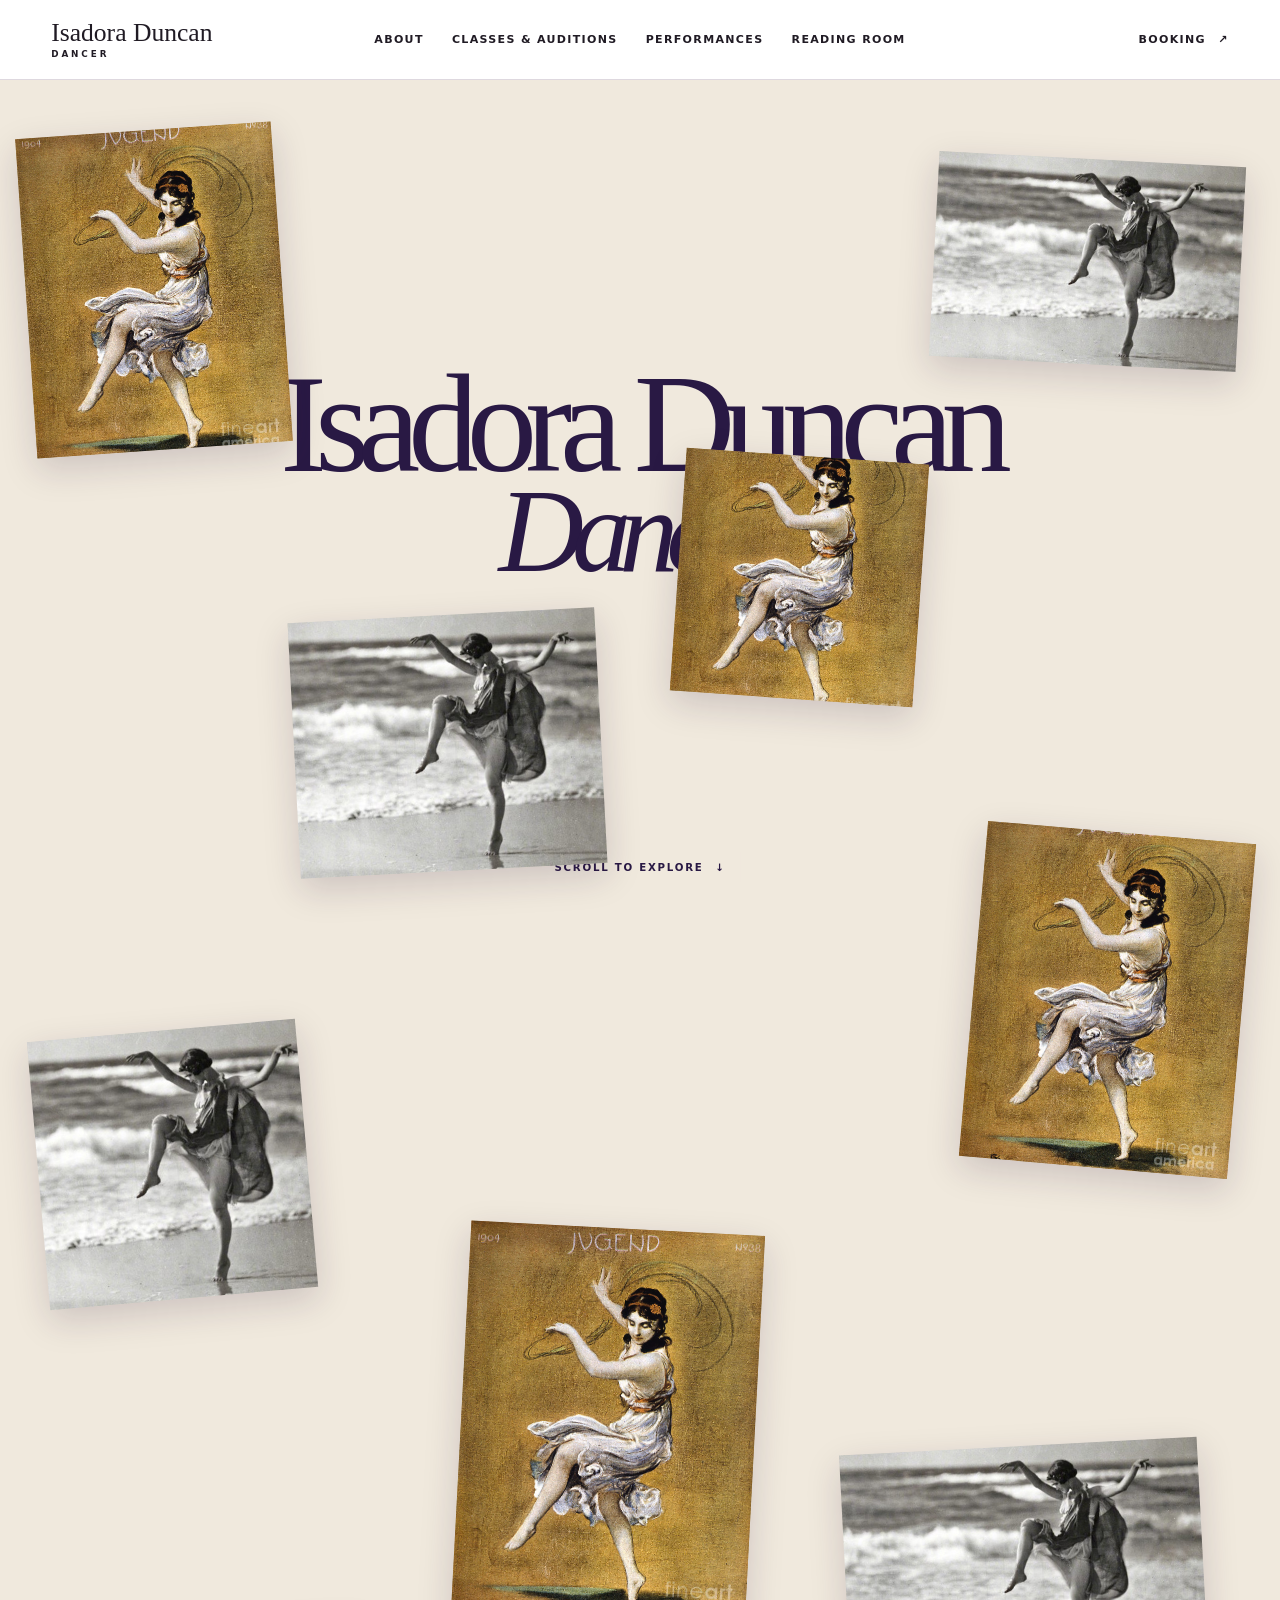
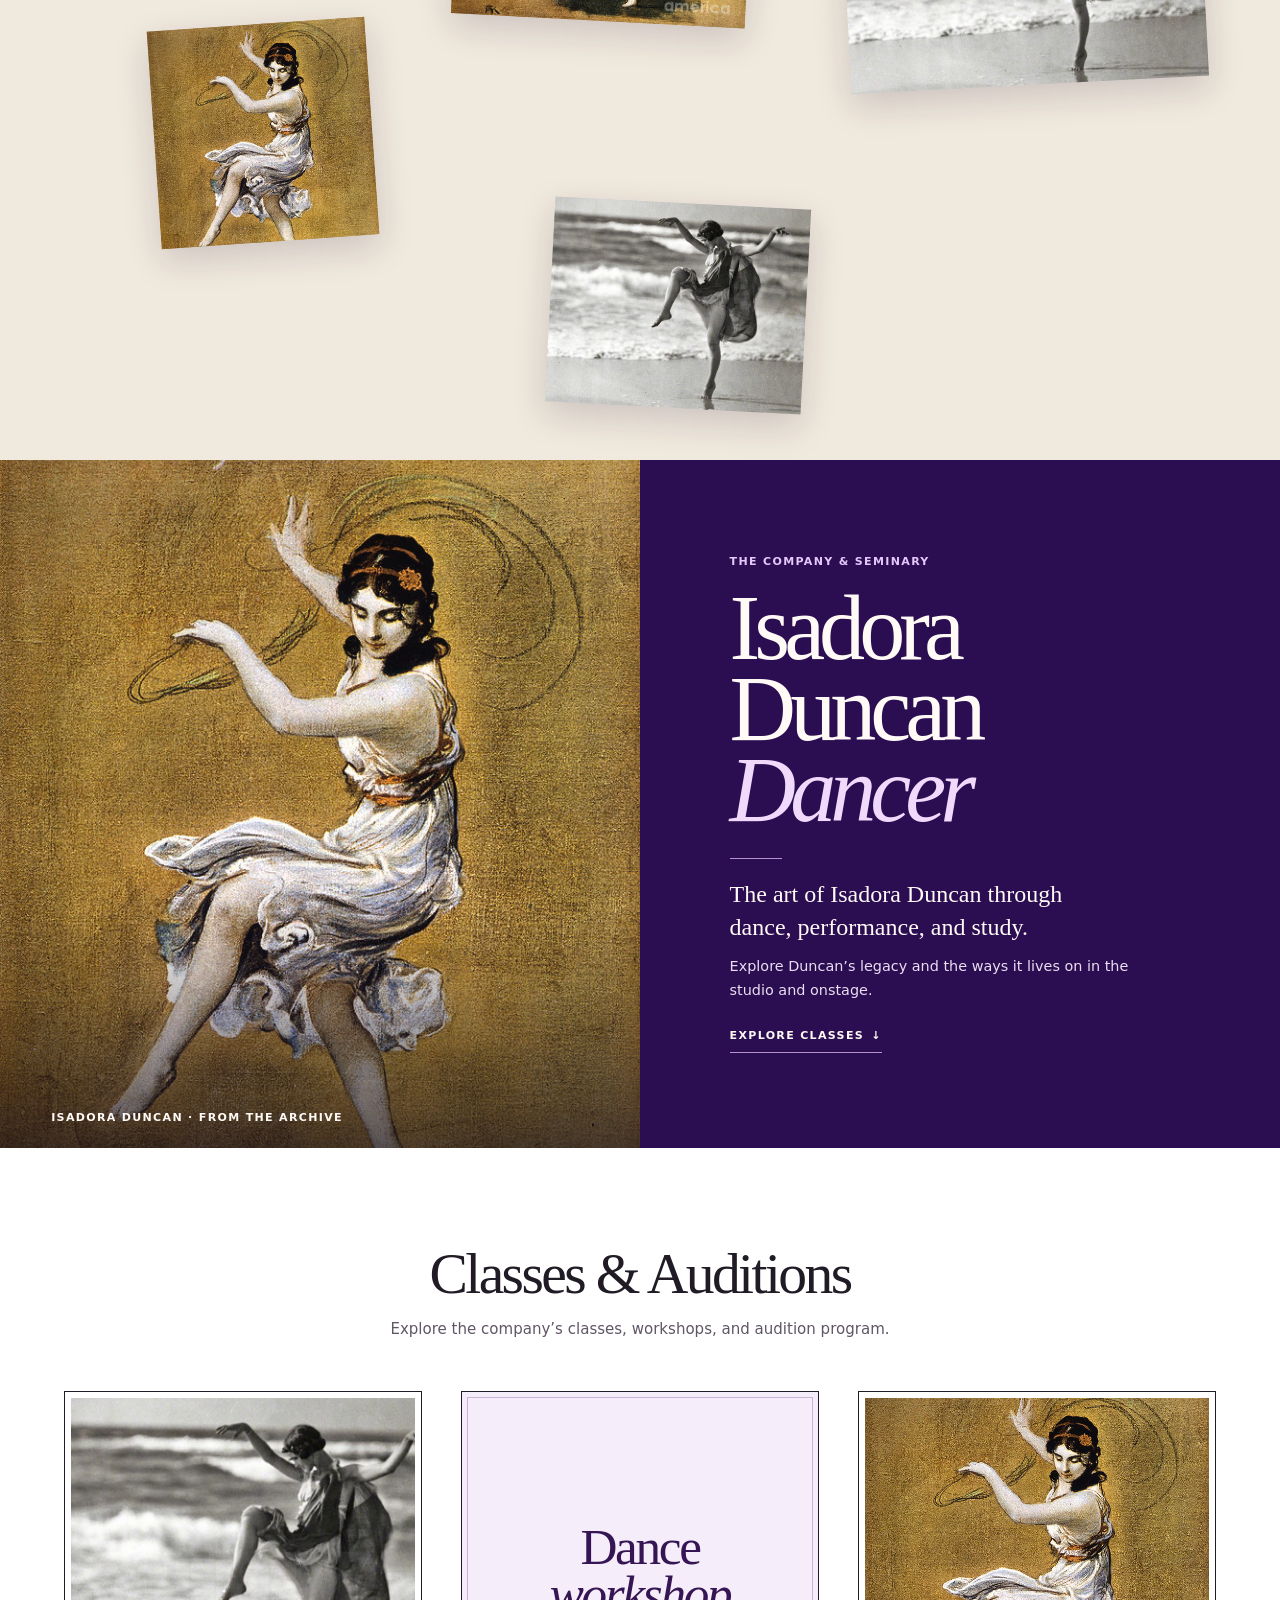
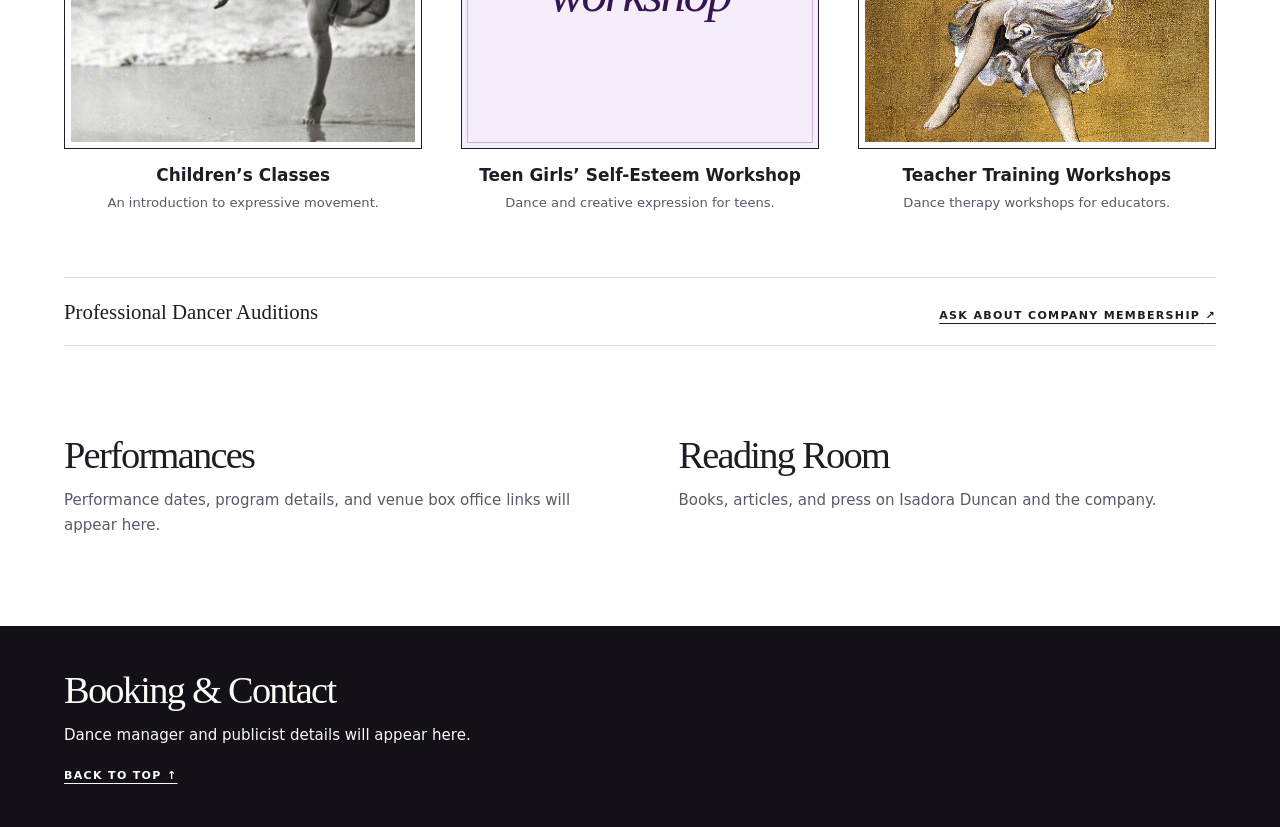
==== site/index.html @ b1fbb69b "Publish page from Midom" ====
<!doctype html>
<html lang="en">
<head>
  <meta charset="utf-8">
  <meta name="viewport" content="width=device-width, initial-scale=1">
  <title>Isadora Duncan Dancer</title>
  <meta name="description" content="The art of Isadora Duncan through dance, performance, and study.">
  <link rel="stylesheet" href="./styles.css">
  <script src="./main.js" defer></script>
</head>
<body>
  <a class="skip" href="#main">Skip to content</a>
  <header class="masthead" id="masthead">
    <a class="brand" href="#home">Isadora Duncan<span>Dancer</span></a>
    <nav aria-label="Main navigation">
      <a href="#about">About</a>
      <a href="#classes">Classes &amp; Auditions</a>
      <a href="#performances">Performances</a>
      <a href="#reading-room">Reading Room</a>
    </nav>
    <a class="booking" href="#contact">Booking <span aria-hidden="true">↗</span></a>
  </header>
  <main id="main">
    <section class="cascade" id="home" aria-labelledby="page-title">
      <div class="cascade-title">
        <h1 id="page-title"><span>Isadora Duncan</span><em>Dancer</em></h1>
        <p>Scroll to explore <span aria-hidden="true">↓</span></p>
      </div>
      <div class="cascade-images" aria-hidden="true">
          <img class="cascade-image cascade-image--1 cascade-image--gold" src="../assets/isadora-dancing.jpg" alt="" draggable="false">
          <img class="cascade-image cascade-image--2 cascade-image--photo" src="../assets/isadora-portrait.jpg" alt="" draggable="false">
          <img class="cascade-image cascade-image--3 cascade-image--gold" src="../assets/isadora-dancing.jpg" alt="" draggable="false">
          <img class="cascade-image cascade-image--4 cascade-image--photo" src="../assets/isadora-portrait.jpg" alt="" draggable="false">
          <img class="cascade-image cascade-image--5 cascade-image--gold" src="../assets/isadora-dancing.jpg" alt="" draggable="false">
          <img class="cascade-image cascade-image--6 cascade-image--photo" src="../assets/isadora-portrait.jpg" alt="" draggable="false">
          <img class="cascade-image cascade-image--7 cascade-image--gold" src="../assets/isadora-dancing.jpg" alt="" draggable="false">
          <img class="cascade-image cascade-image--8 cascade-image--photo" src="../assets/isadora-portrait.jpg" alt="" draggable="false">
          <img class="cascade-image cascade-image--9 cascade-image--gold" src="../assets/isadora-dancing.jpg" alt="" draggable="false">
          <img class="cascade-image cascade-image--10 cascade-image--photo" src="../assets/isadora-portrait.jpg" alt="" draggable="false">
      </div>
    </section>
    <section class="split" id="about" aria-labelledby="about-title">
      <figure class="hero-photo">
        <img src="../assets/isadora-dancing.jpg" alt="Archival illustration of Isadora Duncan dancing against a gold background" fetchpriority="high">
        <figcaption>Isadora Duncan · From the archive</figcaption>
      </figure>
      <div class="hero-copy">
        <p class="eyebrow">The company &amp; seminary</p>
        <h2 id="about-title" class="about-title">Isadora<br>Duncan<br><em>Dancer</em></h2>
        <div class="hero-rule"></div>
        <p class="intro">The art of Isadora Duncan through dance, performance, and study.</p>
        <p class="summary">Explore Duncan’s legacy and the ways it lives on in the studio and onstage.</p>
        <a class="hero-link" href="#classes">Explore classes <span aria-hidden="true">↓</span></a>
      </div>
    </section>
    <section class="gallery section-wrap" id="classes" aria-labelledby="classes-title">
      <div class="section-heading">
        <h2 id="classes-title">Classes &amp; Auditions</h2>
        <p>Explore the company’s classes, workshops, and audition program.</p>
      </div>
      <div class="card-grid">
        <article class="card">
          <div class="card-frame"><img src="../assets/isadora-portrait.jpg" alt="Archival photograph of Isadora Duncan" loading="lazy" draggable="false"></div>
          <h3>Children’s Classes</h3>
          <p>An introduction to expressive movement.</p>
        </article>
        <article class="card">
          <div class="card-frame card-type" aria-hidden="true"><span>Dance<br><i>workshop</i></span></div>
          <h3>Teen Girls’ Self-Esteem Workshop</h3>
          <p>Dance and creative expression for teens.</p>
        </article>
        <article class="card">
          <div class="card-frame card-dance"><img src="../assets/isadora-dancing.jpg" alt="Archival illustration of Isadora Duncan dancing" loading="lazy" draggable="false"></div>
          <h3>Teacher Training Workshops</h3>
          <p>Dance therapy workshops for educators.</p>
        </article>
      </div>
      <aside class="auditions" aria-labelledby="auditions-title">
        <h3 id="auditions-title">Professional Dancer Auditions</h3>
        <a href="#contact">Ask about company membership <span aria-hidden="true">↗</span></a>
      </aside>
    </section>
    <div class="more section-wrap">
      <section id="performances" aria-labelledby="performances-title">
        <h2 id="performances-title">Performances</h2>
        <p>Performance dates, program details, and venue box office links will appear here.</p>
      </section>
      <section id="reading-room" aria-labelledby="reading-title">
        <h2 id="reading-title">Reading Room</h2>
        <p>Books, articles, and press on Isadora Duncan and the company.</p>
      </section>
    </div>
  </main>
  <footer id="contact">
    <div class="section-wrap footer-inner">
      <h2>Booking &amp; Contact</h2>
      <p>Dance manager and publicist details will appear here.</p>
      <a href="#home">Back to top <span aria-hidden="true">↑</span></a>
    </div>
  </footer>
</body>
</html>
---- site/styles.css ----
:root {
  color-scheme: light;
  --ink: #201b24;
  --purple: #2b0d52;
  --dark: #141017;
  --ivory: #fffaf5;
  --line: #ded8df;
  --head-height: 5rem;
  font-family: system-ui, -apple-system, BlinkMacSystemFont, sans-serif;
  color: var(--ink);
  background: #fff;
}
*, *::before, *::after { box-sizing: border-box; }
body, figure, h1, h2, h3, p { margin: 0; }
img { display: block; width: 100%; }
a { color: inherit; }
:focus-visible { outline: 2px solid currentColor; outline-offset: 5px; }
section[id], footer[id], main[id] { scroll-margin-top: calc(var(--head-height) + 1rem); }
.skip { position: fixed; top: .5rem; left: .5rem; z-index: 5; transform: translateY(-200%); padding: .65rem 1rem; background: #fff; color: var(--ink); }
.skip:focus { transform: none; }
.masthead {
  position: sticky;
  z-index: 4;
  top: 0;
  min-height: var(--head-height);
  display: grid;
  grid-template-columns: minmax(max-content, 1fr) auto minmax(max-content, 1fr);
  align-items: center;
  gap: clamp(1rem, 3vw, 3rem);
  padding: .8rem clamp(1.5rem, 4vw, 4.5rem);
  background: #16101b;
  color: var(--ivory);
  border-bottom: 1px solid #3b3145;
}
.masthead.is-light { background: #fff; color: var(--ink); border-color: var(--line); }
.masthead a { text-decoration: none; }
.masthead a:hover, .masthead a:focus-visible { text-decoration: underline; text-underline-offset: .35em; }
.brand { font-family: Georgia, serif; font-size: clamp(1.2rem, 2vw, 1.75rem); line-height: 1; }
.brand span { display: block; margin-top: .5em; font: 600 .55rem/1 system-ui, sans-serif; text-transform: uppercase; letter-spacing: .33em; }
nav { display: flex; align-items: center; gap: clamp(.8rem, 2.2vw, 2.25rem); }
nav a, .booking, .eyebrow, .hero-link, figcaption, .auditions a, .footer-inner a {
  font-size: .69rem;
  font-weight: 650;
  letter-spacing: .12em;
  text-transform: uppercase;
}
.booking { justify-self: end; }
.booking span, .hero-link span { margin-inline-start: .45rem; }
.split { display: grid; grid-template-columns: repeat(2, minmax(0, 1fr)); background: var(--purple); color: var(--ivory); }
.hero-photo { position: relative; min-height: 100%; background: #29242d; isolation: isolate; }
.hero-photo img { position: absolute; inset: 0; height: 100%; object-fit: cover; object-position: center 32%; }
.hero-photo::after { content: ''; position: absolute; inset: 65% 0 0; background: linear-gradient(transparent, #110b15b3); pointer-events: none; }
.hero-photo figcaption { position: absolute; z-index: 1; bottom: 1.5rem; left: clamp(1.5rem, 4vw, 4.5rem); }
.hero-copy { display: flex; flex-direction: column; align-items: flex-start; justify-content: center; min-height: min(43rem, calc(100svh - var(--head-height))); padding: clamp(3rem, 7vw, 7rem) clamp(2rem, 7vw, 8rem); }
.eyebrow { color: #e5c8fa; margin-bottom: 1.25rem; }
h1, h2 { font-family: Georgia, 'Times New Roman', serif; font-weight: 400; }
.about-title { font-size: clamp(3.7rem, 7.2vw, 7.8rem); line-height: .88; letter-spacing: -.065em; }
.about-title em { color: #efdafc; font-weight: 400; }
.hero-rule { width: 3.25rem; height: 1px; background: #b791ce; margin: 1.7rem 0 1.2rem; }
.intro { max-width: 24rem; font: 400 clamp(1.17rem, 2vw, 1.5rem)/1.35 Georgia, serif; }
.summary { max-width: 25rem; margin-top: .75rem; font-size: .9rem; line-height: 1.65; color: #eadff1; }
.hero-link { display: inline-flex; padding: .65rem 0; margin-top: 1rem; text-decoration: none; border-bottom: 1px solid #b791ce; }
.hero-link:hover { border-color: #fff; }
.section-wrap { width: min(74rem, calc(100% - clamp(2rem, 10vw, 10rem))); margin-inline: auto; }
.gallery { padding-block: clamp(3.75rem, 7.5vw, 7.5rem) 0; }
.section-heading { margin-bottom: clamp(1.9rem, 4vw, 3.1rem); text-align: center; }
h2 { font-size: clamp(2.15rem, 4.5vw, 4rem); line-height: 1.05; letter-spacing: -.045em; }
.section-heading p, .more p, .footer-inner p { font-size: .94rem; line-height: 1.6; margin-top: .8rem; }
.section-heading p, .more p, .card p { color: #605665; }
.card-grid { display: grid; grid-template-columns: repeat(3, minmax(0, 1fr)); gap: clamp(1rem, 3vw, 2.65rem); }
.card { text-align: center; }
.card-frame { padding: .4rem; aspect-ratio: 1; border: 1px solid var(--ink); display: grid; overflow: hidden; }
.card-frame img { height: 100%; min-height: 0; aspect-ratio: 1; object-fit: cover; object-position: center 30%; user-select: none; }
.card-dance img { object-position: center 44%; }
.card-type { background: #f5edf9; color: #351553; align-content: center; outline: 1px solid #c9b4d6; outline-offset: -.45rem; }
.card-type span { font: 400 clamp(1.4rem, 4vw, 3.5rem)/.92 Georgia, serif; letter-spacing: -.045em; padding-block: .5rem; }
.card h3 { font-size: clamp(.9rem, 1.5vw, 1.06rem); line-height: 1.4; margin-top: .9rem; }
.card p { font-size: .82rem; line-height: 1.5; margin-top: .35rem; }
.auditions { display: flex; justify-content: space-between; align-items: baseline; gap: .8rem 1.5rem; flex-wrap: wrap; border-block: 1px solid var(--line); padding-block: 1.25rem; margin-top: clamp(2rem, 5vw, 4rem); }
.auditions h3 { font: 400 1.3rem/1.3 Georgia, serif; }
.auditions a, .footer-inner a { text-underline-offset: .35em; }
.more { display: grid; grid-template-columns: repeat(2, minmax(0, 1fr)); gap: clamp(1.75rem, 6vw, 5rem); padding-block: clamp(3rem, 7vw, 6rem); }
.more h2, .footer-inner h2 { font-size: clamp(1.9rem, 3vw, 2.85rem); }
footer { background: var(--dark); color: var(--ivory); }
.footer-inner { padding-block: 2.75rem; }
.footer-inner a { display: inline-block; margin-top: 1.35rem; }
@media (max-width: 735px) {
  :root { --head-height: 6.25rem; }
  .masthead { grid-template-columns: 1fr auto; gap: .7rem 1rem; }
  .masthead nav { grid-area: 2 / 1 / 3 / -1; flex-wrap: wrap; gap: .35rem 1.15rem; }
  .booking { grid-area: 1 / 2; }
}
@media (max-width: 620px) {
  .split, .more { grid-template-columns: 1fr; }
  .hero-photo { min-height: clamp(19rem, 83vw, 33rem); }
  .hero-copy { min-height: auto; padding: 2.75rem 1.5rem 3.25rem; }
  .about-title { font-size: clamp(3.45rem, 13vw, 5.75rem); }
  .card-grid { grid-template-columns: 1fr; gap: 2rem; }
  .card { width: min(100%, 23rem); margin-inline: auto; }
  .card-type span { font-size: 3rem; }
  nav a, .booking { font-size: .62rem; }
}

/* The title stays in place as the staggered image panels scroll over it. */
.cascade {
  position: relative;
  isolation: isolate;
  height: max(1320px, 220svh);
  background: #f0e9dd;
  color: #291944;
}
.cascade-title {
  position: sticky;
  top: var(--head-height);
  display: grid;
  place-content: center;
  height: max(390px, calc(100svh - var(--head-height)));
  text-align: center;
  padding: 1rem 1rem 3rem;
}
.cascade-title h1 {
  font-size: clamp(3.5rem, 11vw, 12rem);
  line-height: .83;
  letter-spacing: -.085em;
  font-weight: 400;
}
.cascade-title h1 span, .cascade-title h1 em { display: block; }
.cascade-title h1 em { font-size: .84em; font-weight: 400; }
.cascade-title p {
  position: absolute;
  z-index: 2;
  bottom: 1.15rem;
  left: 50%;
  transform: translateX(-50%);
  width: max-content;
  padding: .55rem .9rem;
  background: #f0e9dd;
  font-size: .64rem;
  font-weight: 650;
  text-transform: uppercase;
  letter-spacing: .17em;
}
.cascade-title p span { padding-inline-start: .4rem; }
.cascade-images { position: absolute; z-index: 1; inset: 0; overflow: clip; pointer-events: none; }
.cascade-image {
  position: absolute;
  left: var(--x);
  top: var(--y);
  width: var(--w);
  aspect-ratio: var(--shape, 4 / 5);
  object-fit: cover;
  object-position: var(--crop, 50% 38%);
  transform: translateY(var(--shift, 0px)) rotate(var(--tilt, 0deg));
  box-shadow: 0 12px 35px #2b19382d;
}
.cascade-image--gold { background: #a1844d; }
.cascade-image--photo { background: #d7d0c5; }
.cascade-image--1 { --x: 2%; --y: 2.5%; --w: 20%; --shape: 4 / 5; --tilt: -4deg; --depth: .12; }
.cascade-image--2 { --x: 73%; --y: 4%; --w: 24%; --shape: 3 / 2; --tilt: 3deg; --depth: -.1; }
.cascade-image--3 { --x: 53%; --y: 19%; --w: 19%; --shape: 1; --crop: 50% 62%; --tilt: 4deg; --depth: .17; }
.cascade-image--4 { --x: 23%; --y: 27%; --w: 24%; --shape: 6 / 5; --crop: 67% 52%; --tilt: -3deg; --depth: -.12; }
.cascade-image--5 { --x: 76%; --y: 38%; --w: 21%; --crop: 52% 78%; --tilt: 5deg; --depth: .09; }
.cascade-image--6 { --x: 3%; --y: 48%; --w: 21%; --shape: 1; --crop: 62% 30%; --tilt: -5deg; --depth: .14; }
.cascade-image--7 { --x: 36%; --y: 58%; --w: 23%; --shape: 3 / 4; --crop: 50% 48%; --tilt: 3deg; --depth: -.08; }
.cascade-image--8 { --x: 66%; --y: 69%; --w: 28%; --shape: 3 / 2; --crop: 55% 70%; --tilt: -3deg; --depth: .12; }
.cascade-image--9 { --x: 12%; --y: 78%; --w: 17%; --shape: 1; --crop: 50% 32%; --tilt: -4deg; --depth: .10; }
.cascade-image--10 { --x: 43%; --y: 87%; --w: 20%; --shape: 5 / 4; --crop: 66% 38%; --tilt: 3deg; --depth: .13; }
@media (max-width: 620px) {
  .cascade { height: max(1120px, 200svh); }
  .cascade-title h1 { font-size: clamp(2.9rem, 11.5vw, 4.5rem); }
  .cascade-image { width: calc(var(--w) * 1.33); }
  .cascade-image--2, .cascade-image--5 { left: 67%; }
  .cascade-image--8 { left: 60%; }
}
@media (prefers-reduced-motion: reduce) {
  .cascade { height: auto; padding: 2.5rem 1rem; }
  .cascade-title { position: relative; top: auto; height: auto; padding: 1rem 0 2rem; }
  .cascade-title p { display: none; }
  .cascade-images { position: relative; display: grid; grid-template-columns: repeat(2, minmax(0, 1fr)); gap: 1rem; }
  .cascade-image { position: static; width: 100%; aspect-ratio: 4 / 3; transform: none; }
  .cascade-image:nth-child(n + 3) { display: none; }
}
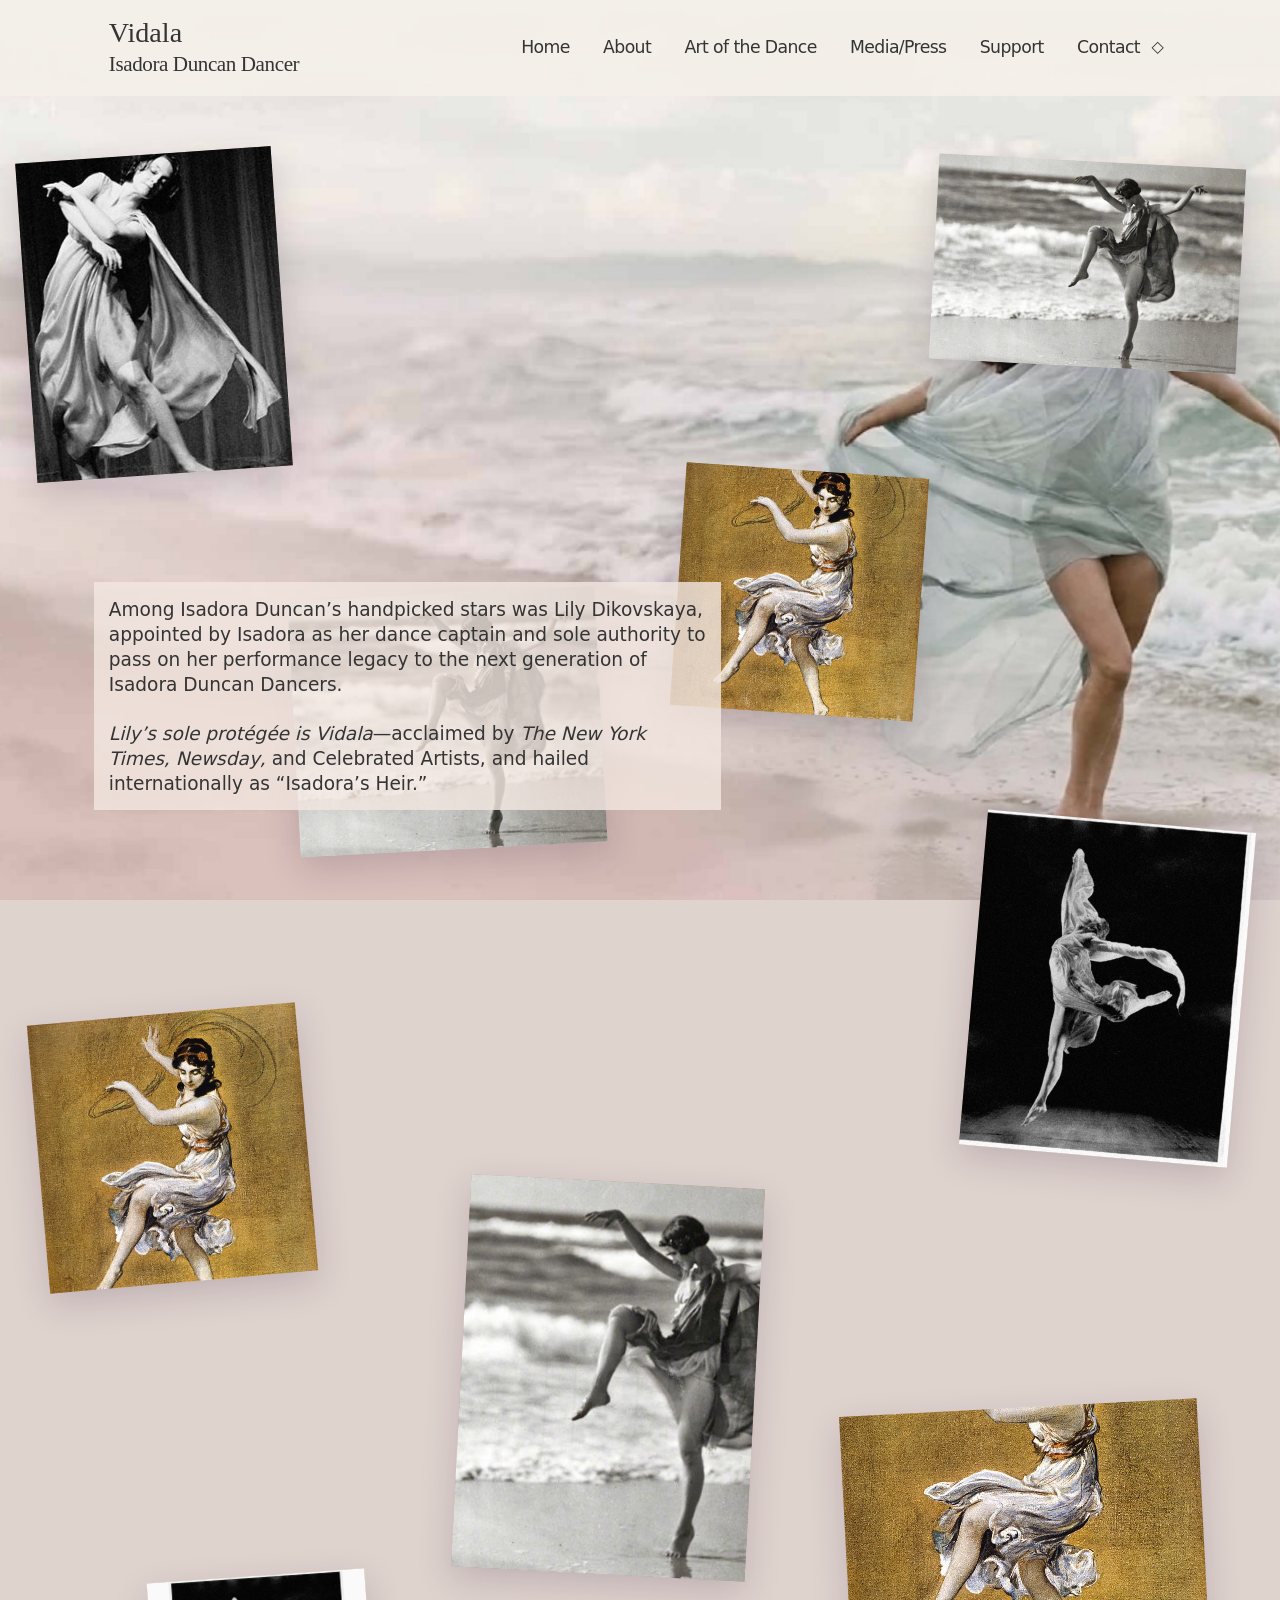
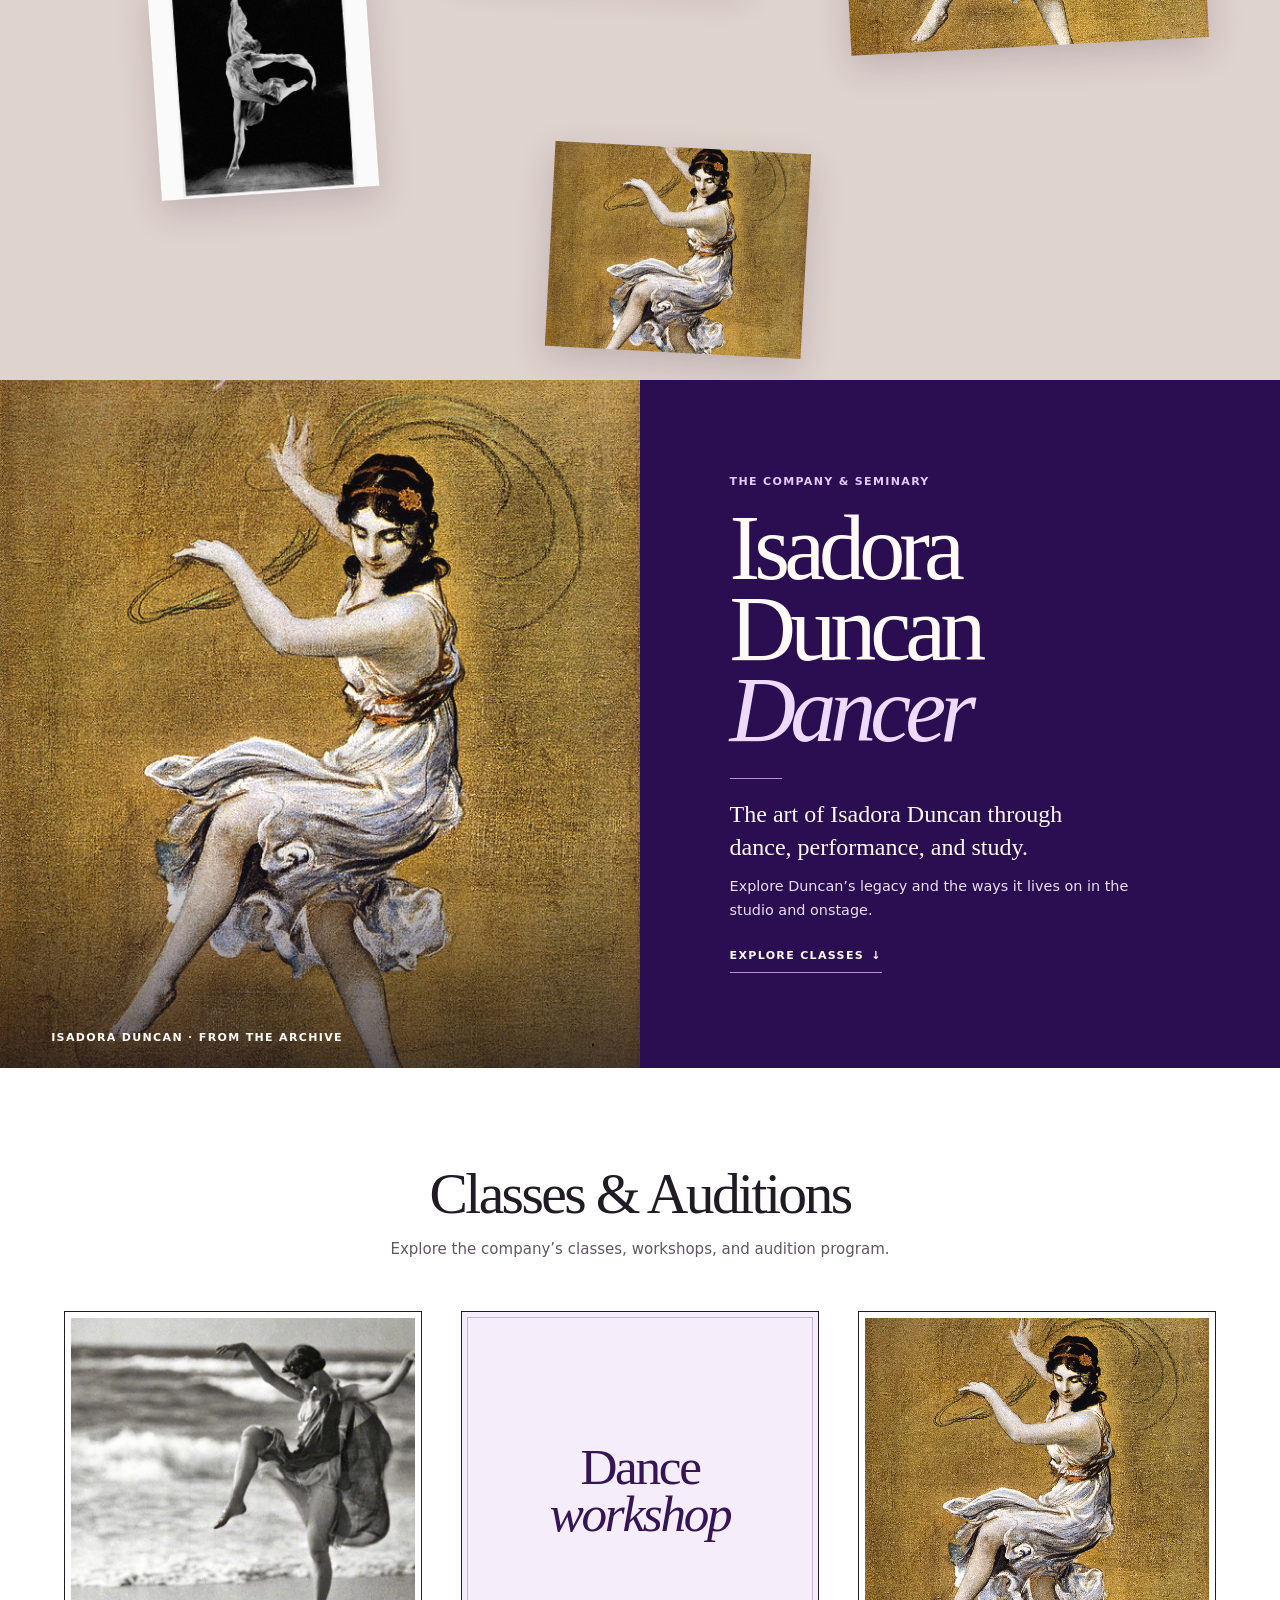
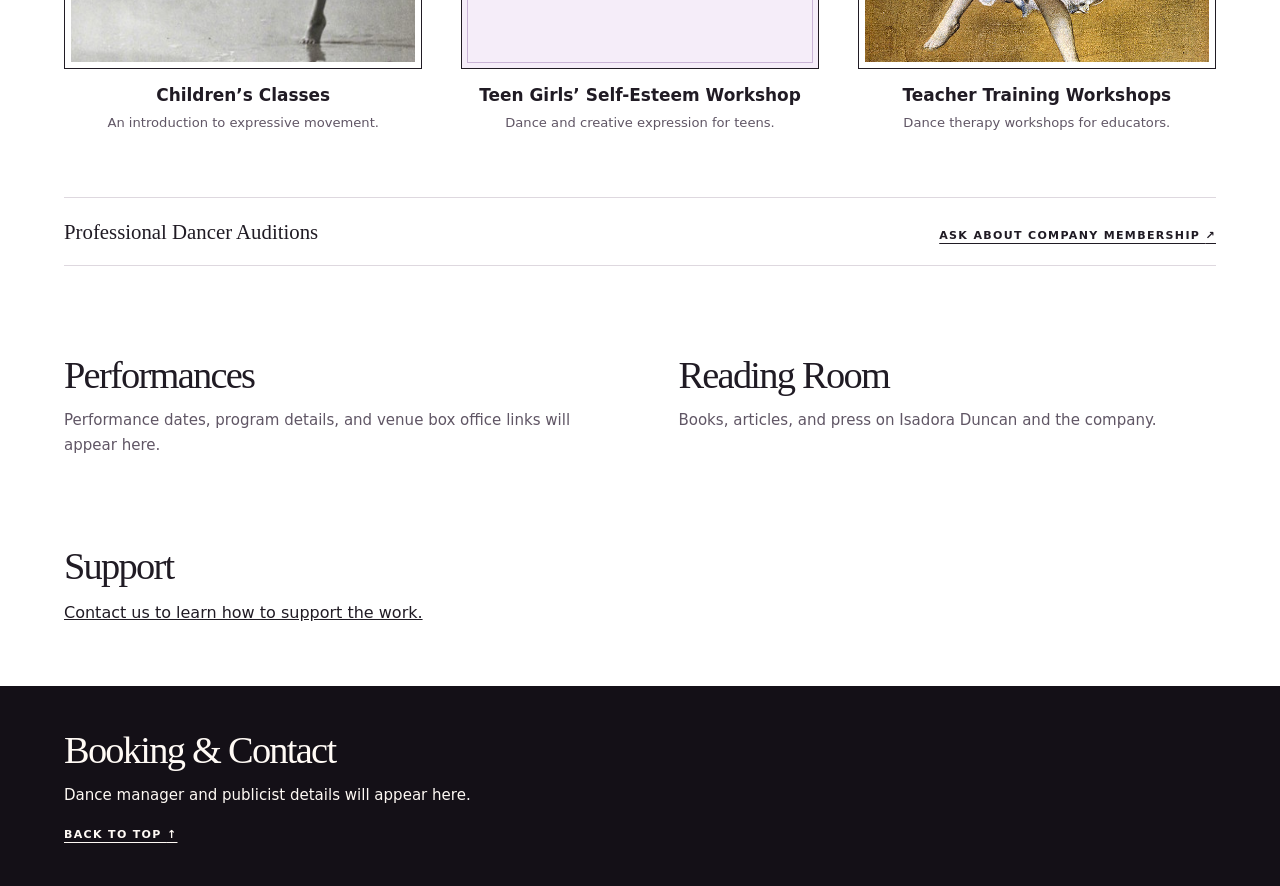
==== commit fbc94831: "Publish page from Midom" ====
--- a/site/index.html
+++ b/site/index.html
@@ -3,7 +3,7 @@
 <head>
   <meta charset="utf-8">
   <meta name="viewport" content="width=device-width, initial-scale=1">
-  <title>Isadora Duncan Dancer</title>
+  <title>Vidala | Isadora Duncan Dancer</title>
   <meta name="description" content="The art of Isadora Duncan through dance, performance, and study.">
   <link rel="stylesheet" href="./styles.css">
   <script src="./main.js" defer></script>
@@ -11,22 +11,27 @@
 <body>
   <a class="skip" href="#main">Skip to content</a>
   <header class="masthead" id="masthead">
-    <a class="brand" href="#home">Isadora Duncan<span>Dancer</span></a>
+    <a class="brand" href="#home">Vidala<span>Isadora Duncan Dancer</span></a>
     <nav aria-label="Main navigation">
+      <a href="#home">Home</a>
       <a href="#about">About</a>
-      <a href="#classes">Classes &amp; Auditions</a>
-      <a href="#performances">Performances</a>
-      <a href="#reading-room">Reading Room</a>
+      <a href="#classes">Art of the Dance</a>
+      <a href="#performances">Media/Press</a>
+      <a href="#support">Support</a>
+      <span class="contact-controls"><a href="#contact">Contact</a><button type="button" id="cascade-toggle" aria-label="Cascading images" aria-pressed="true" aria-controls="cascade-images" title="Hide cascading images">◇</button></span>
     </nav>
-    <a class="booking" href="#contact">Booking <span aria-hidden="true">↗</span></a>
   </header>
   <main id="main">
     <section class="cascade" id="home" aria-labelledby="page-title">
-      <div class="cascade-title">
-        <h1 id="page-title"><span>Isadora Duncan</span><em>Dancer</em></h1>
-        <p>Scroll to explore <span aria-hidden="true">↓</span></p>
+      <div class="beach-backdrop" aria-hidden="true"></div>
+      <div class="beach-intro">
+        <h1 id="page-title" class="visually-hidden">Vidala · Isadora Duncan Dancer</h1>
+        <div class="beach-copy">
+          <p>Among Isadora Duncan’s handpicked stars was Lily Dikovskaya, appointed by Isadora as her dance captain and sole authority to pass on her performance legacy to the next generation of Isadora Duncan Dancers.</p>
+          <p><em>Lily’s sole protégée is Vidala</em>—acclaimed by <em>The New York Times, Newsday,</em> and Celebrated Artists, and hailed internationally as “Isadora’s Heir.”</p>
+        </div>
       </div>
-      <div class="cascade-images" aria-hidden="true">
+      <div id="cascade-images" class="cascade-images" aria-hidden="true">
           <img class="cascade-image cascade-image--1 cascade-image--gold" src="../assets/isadora-dancing.jpg" alt="" draggable="false">
           <img class="cascade-image cascade-image--2 cascade-image--photo" src="../assets/isadora-portrait.jpg" alt="" draggable="false">
           <img class="cascade-image cascade-image--3 cascade-image--gold" src="../assets/isadora-dancing.jpg" alt="" draggable="false">
@@ -90,6 +95,10 @@
         <p>Books, articles, and press on Isadora Duncan and the company.</p>
       </section>
     </div>
+    <section class="section-wrap support-section" id="support" aria-labelledby="support-title">
+      <h2 id="support-title">Support</h2>
+      <p><a href="#contact">Contact us to learn how to support the work.</a></p>
+    </section>
   </main>
   <footer id="contact">
     <div class="section-wrap footer-inner">
--- a/site/styles.css
+++ b/site/styles.css
@@ -180,3 +180,53 @@
   .cascade-image { position: static; width: 100%; aspect-ratio: 4 / 3; transform: none; }
   .cascade-image:nth-child(n + 3) { display: none; }
 }
+
+/* Beach opening and quiet image visibility control. */
+:root { --head-height: 6rem; }
+.masthead { grid-template-columns: minmax(15rem, 1fr) auto; gap: 1.5rem; height: var(--head-height); padding-inline: clamp(1.5rem, 8.5vw, 9rem); margin-bottom: calc(-1 * var(--head-height)); }
+.masthead.is-over-home { background: transparent; color: #343434; border-color: transparent; }
+.brand { font-size: clamp(1.55rem, 2.2vw, 2rem); line-height: 1.1; }
+.brand span { font: 400 clamp(.95rem, 1.65vw, 1.5rem)/1.2 Georgia, serif; letter-spacing: -.02em; text-transform: none; margin-top: .15rem; }
+.masthead nav { gap: clamp(.8rem, 2.6vw, 2.8rem); }
+.masthead nav a { font-size: clamp(.8rem, 1.35vw, 1.15rem); font-weight: 350; letter-spacing: -.035em; text-transform: none; white-space: nowrap; }
+.contact-controls { display: inline-flex; align-items: center; gap: .25rem; }
+#cascade-toggle { font: 400 1rem/1 system-ui, sans-serif; padding: .35rem; min-width: 1.7rem; min-height: 1.9rem; border: 0; background: transparent; color: inherit; cursor: pointer; }
+#cascade-toggle:hover { opacity: .6; }
+#cascade-toggle[aria-pressed="false"] { opacity: .5; }
+.visually-hidden { position: absolute; width: 1px; height: 1px; padding: 0; margin: -1px; overflow: hidden; clip-path: inset(50%); white-space: nowrap; border: 0; }
+.cascade { background: #dfd3ce; color: #343434; }
+.beach-backdrop { position: sticky; top: 0; height: 100svh; margin-bottom: -100svh; background: url('../assets/vidala-beach-background.jpg') center center / cover no-repeat; }
+.beach-intro { position: sticky; top: 0; height: 100svh; min-height: 38rem; display: flex; align-items: flex-end; padding: calc(var(--head-height) + 2rem) 8.5vw 7vw; }
+.beach-copy { width: 59%; max-width: 52rem; font-size: clamp(1rem, 1.45vw, 1.35rem); font-weight: 350; line-height: 1.35; text-wrap: pretty; }
+.beach-copy p + p { margin-top: 1.5rem; }
+.cascade-images { opacity: 1; transition: opacity 650ms ease; }
+.cascade.is-images-hidden .cascade-images { opacity: 0; }
+.support-section { padding-block: 0 4rem; }
+.support-section h2 { font-size: clamp(1.9rem, 3vw, 2.85rem); margin-bottom: 1rem; }
+@media (max-width: 1050px) {
+  :root { --head-height: 8rem; }
+  .masthead { grid-template-columns: 1fr; align-content: center; gap: .75rem; padding-inline: 5vw; }
+  .masthead nav { grid-area: auto; justify-content: space-between; gap: .7rem; }
+  .beach-intro { padding-inline: 5vw; }
+  .beach-copy { width: 60%; }
+}
+@media (max-width: 620px) {
+  :root { --head-height: 9rem; }
+  .masthead nav { flex-wrap: wrap; justify-content: flex-start; gap: .25rem 1rem; }
+  .masthead nav a { font-size: .85rem; }
+  .brand span { font-size: 1rem; }
+  .beach-backdrop { background-position: 65% center; }
+  .beach-intro { align-items: flex-end; min-height: 42rem; padding: calc(var(--head-height) + 1rem) 5vw 2rem; }
+  .beach-copy { width: 100%; font-size: 1rem; padding: 1rem; background: #f7eeeadb; }
+}
+@media (prefers-reduced-motion: reduce) {
+  .cascade { padding: 0; }
+  .cascade-images { transition: none; margin: 1rem; }
+  .beach-backdrop { position: absolute; inset: 0 0 auto; margin-bottom: 0; }
+  .beach-intro { position: relative; }
+}
+
+.masthead.is-over-home { background: #f4f0e9e6; }
+.cascade-images { top: var(--head-height); }
+.beach-intro { z-index: 2; pointer-events: none; }
+.beach-copy { padding: .9rem; margin-left: -.9rem; background: #f3e7e1cf; }
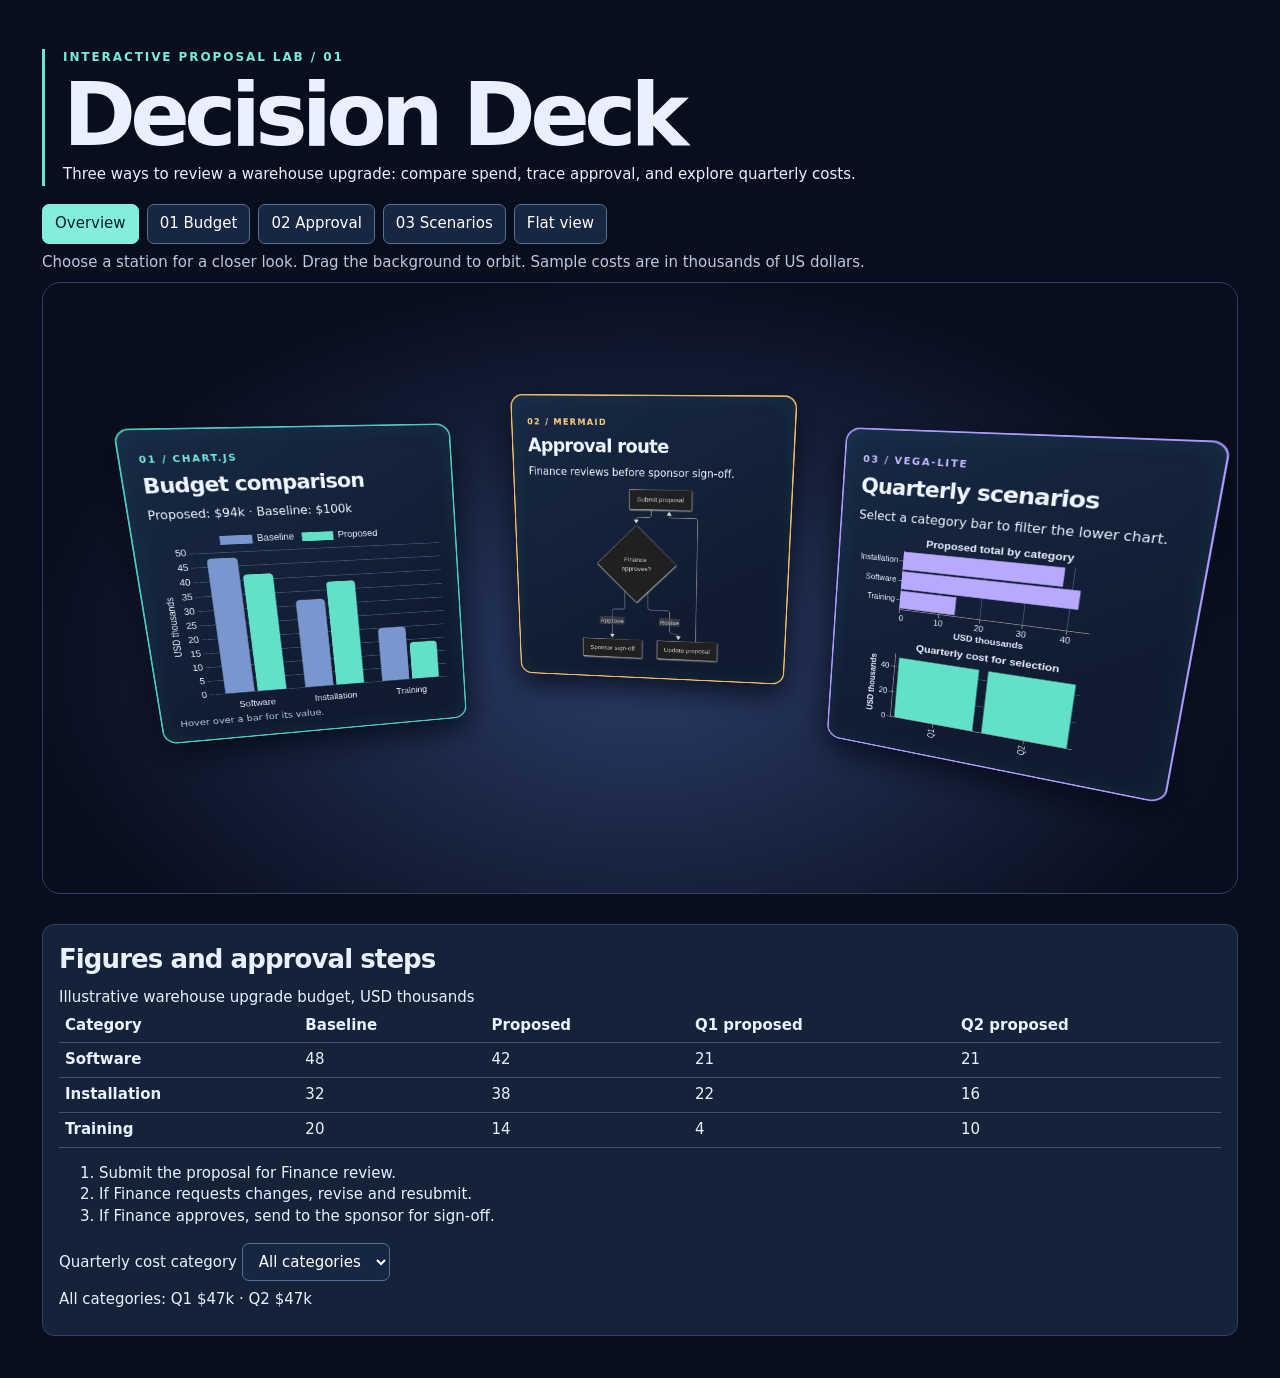
==== commit db6549b2: "Publish page from Midom" ====
--- a/site/index.html
+++ b/site/index.html
@@ -1,111 +1,102 @@
 <!doctype html>
 <html lang="en">
+
 <head>
-  <meta charset="utf-8">
-  <meta name="viewport" content="width=device-width, initial-scale=1">
-  <title>Vidala | Isadora Duncan Dancer</title>
-  <meta name="description" content="The art of Isadora Duncan through dance, performance, and study.">
-  <link rel="stylesheet" href="./styles.css">
-  <script src="./main.js" defer></script>
+    <meta charset="utf-8">
+    <meta name="viewport" content="width=device-width,initial-scale=1">
+    <title>Decision Deck</title>
+    <link rel="stylesheet" href="styles.css">
+    <script defer src="../libraries/chartjs-4.6.1/chart.umd.js"></script>
+    <script defer src="../libraries/mermaid-12.3.0/mermaid.min.js"></script>
+    <script defer src="../libraries/vega-lite-6.5.0/vega.min.js"></script>
+    <script defer src="../libraries/vega-lite-6.5.0/vega-lite.min.js"></script>
+    <script defer src="../libraries/vega-lite-6.5.0/interpreter.js"></script>
+    <script type="module" src="main.js"></script>
 </head>
+
 <body>
-  <a class="skip" href="#main">Skip to content</a>
-  <header class="masthead" id="masthead">
-    <a class="brand" href="#home">Vidala<span>Isadora Duncan Dancer</span></a>
-    <nav aria-label="Main navigation">
-      <a href="#home">Home</a>
-      <a href="#about">About</a>
-      <a href="#classes">Art of the Dance</a>
-      <a href="#performances">Media/Press</a>
-      <a href="#support">Support</a>
-      <span class="contact-controls"><a href="#contact">Contact</a><button type="button" id="cascade-toggle" aria-label="Cascading images" aria-pressed="true" aria-controls="cascade-images" title="Hide cascading images">◇</button></span>
-    </nav>
-  </header>
-  <main id="main">
-    <section class="cascade" id="home" aria-labelledby="page-title">
-      <div class="beach-backdrop" aria-hidden="true"></div>
-      <div class="beach-intro">
-        <h1 id="page-title" class="visually-hidden">Vidala · Isadora Duncan Dancer</h1>
-        <div class="beach-copy">
-          <p>Among Isadora Duncan’s handpicked stars was Lily Dikovskaya, appointed by Isadora as her dance captain and sole authority to pass on her performance legacy to the next generation of Isadora Duncan Dancers.</p>
-          <p><em>Lily’s sole protégée is Vidala</em>—acclaimed by <em>The New York Times, Newsday,</em> and Celebrated Artists, and hailed internationally as “Isadora’s Heir.”</p>
+    <main>
+        <header>
+            <p class="eyebrow">INTERACTIVE PROPOSAL LAB / 01</p>
+            <h1>Decision Deck</h1>
+            <p>Three ways to review a warehouse upgrade: compare spend, trace approval, and explore quarterly costs.</p>
+        </header>
+        <nav aria-label="Camera views">
+            <button data-view="all" aria-pressed="true">Overview</button><button data-view="0" aria-pressed="false">01 Budget</button><button data-view="1" aria-pressed="false">02 Approval</button><button data-view="2" aria-pressed="false">03 Scenarios</button><button id="flat" aria-pressed="false">Flat view</button>
+        </nav>
+        <p class="hint">Choose a station for a closer look. Drag the background to orbit. Sample costs are in thousands
+            of US dollars.</p>
+        <div id="stage" aria-label="3D proposal gallery"></div>
+        <div id="panels">
+            <section class="panel budget">
+                <p class="eyebrow">01 / CHART.JS</p>
+                <h2>Budget comparison</h2>
+                <p>Proposed: $94k · Baseline: $100k</p>
+                <div class="plot"><canvas id="budget" role="img"
+                        aria-label="Grouped bars comparing baseline and proposed budget. See figures below."></canvas>
+                </div><small>Hover over a bar for its value.</small>
+            </section>
+            <section class="panel flow">
+                <p class="eyebrow">02 / MERMAID</p>
+                <h2>Approval route</h2>
+                <p>Finance reviews before sponsor sign-off.</p>
+                <div id="flow" role="img"
+                    aria-label="Submit to Finance. Revise and resubmit if changes are needed. If approved, send to sponsor.">
+                </div>
+            </section>
+            <section class="panel scenarios">
+                <p class="eyebrow">03 / VEGA-LITE</p>
+                <h2>Quarterly scenarios</h2>
+                <p>Select a category bar to filter the lower chart.</p>
+                <div id="vega"></div>
+            </section>
         </div>
-      </div>
-      <div id="cascade-images" class="cascade-images" aria-hidden="true">
-          <img class="cascade-image cascade-image--1 cascade-image--gold" src="../assets/isadora-dancing.jpg" alt="" draggable="false">
-          <img class="cascade-image cascade-image--2 cascade-image--photo" src="../assets/isadora-portrait.jpg" alt="" draggable="false">
-          <img class="cascade-image cascade-image--3 cascade-image--gold" src="../assets/isadora-dancing.jpg" alt="" draggable="false">
-          <img class="cascade-image cascade-image--4 cascade-image--photo" src="../assets/isadora-portrait.jpg" alt="" draggable="false">
-          <img class="cascade-image cascade-image--5 cascade-image--gold" src="../assets/isadora-dancing.jpg" alt="" draggable="false">
-          <img class="cascade-image cascade-image--6 cascade-image--photo" src="../assets/isadora-portrait.jpg" alt="" draggable="false">
-          <img class="cascade-image cascade-image--7 cascade-image--gold" src="../assets/isadora-dancing.jpg" alt="" draggable="false">
-          <img class="cascade-image cascade-image--8 cascade-image--photo" src="../assets/isadora-portrait.jpg" alt="" draggable="false">
-          <img class="cascade-image cascade-image--9 cascade-image--gold" src="../assets/isadora-dancing.jpg" alt="" draggable="false">
-          <img class="cascade-image cascade-image--10 cascade-image--photo" src="../assets/isadora-portrait.jpg" alt="" draggable="false">
-      </div>
-    </section>
-    <section class="split" id="about" aria-labelledby="about-title">
-      <figure class="hero-photo">
-        <img src="../assets/isadora-dancing.jpg" alt="Archival illustration of Isadora Duncan dancing against a gold background" fetchpriority="high">
-        <figcaption>Isadora Duncan · From the archive</figcaption>
-      </figure>
-      <div class="hero-copy">
-        <p class="eyebrow">The company &amp; seminary</p>
-        <h2 id="about-title" class="about-title">Isadora<br>Duncan<br><em>Dancer</em></h2>
-        <div class="hero-rule"></div>
-        <p class="intro">The art of Isadora Duncan through dance, performance, and study.</p>
-        <p class="summary">Explore Duncan’s legacy and the ways it lives on in the studio and onstage.</p>
-        <a class="hero-link" href="#classes">Explore classes <span aria-hidden="true">↓</span></a>
-      </div>
-    </section>
-    <section class="gallery section-wrap" id="classes" aria-labelledby="classes-title">
-      <div class="section-heading">
-        <h2 id="classes-title">Classes &amp; Auditions</h2>
-        <p>Explore the company’s classes, workshops, and audition program.</p>
-      </div>
-      <div class="card-grid">
-        <article class="card">
-          <div class="card-frame"><img src="../assets/isadora-portrait.jpg" alt="Archival photograph of Isadora Duncan" loading="lazy" draggable="false"></div>
-          <h3>Children’s Classes</h3>
-          <p>An introduction to expressive movement.</p>
-        </article>
-        <article class="card">
-          <div class="card-frame card-type" aria-hidden="true"><span>Dance<br><i>workshop</i></span></div>
-          <h3>Teen Girls’ Self-Esteem Workshop</h3>
-          <p>Dance and creative expression for teens.</p>
-        </article>
-        <article class="card">
-          <div class="card-frame card-dance"><img src="../assets/isadora-dancing.jpg" alt="Archival illustration of Isadora Duncan dancing" loading="lazy" draggable="false"></div>
-          <h3>Teacher Training Workshops</h3>
-          <p>Dance therapy workshops for educators.</p>
-        </article>
-      </div>
-      <aside class="auditions" aria-labelledby="auditions-title">
-        <h3 id="auditions-title">Professional Dancer Auditions</h3>
-        <a href="#contact">Ask about company membership <span aria-hidden="true">↗</span></a>
-      </aside>
-    </section>
-    <div class="more section-wrap">
-      <section id="performances" aria-labelledby="performances-title">
-        <h2 id="performances-title">Performances</h2>
-        <p>Performance dates, program details, and venue box office links will appear here.</p>
-      </section>
-      <section id="reading-room" aria-labelledby="reading-title">
-        <h2 id="reading-title">Reading Room</h2>
-        <p>Books, articles, and press on Isadora Duncan and the company.</p>
-      </section>
-    </div>
-    <section class="section-wrap support-section" id="support" aria-labelledby="support-title">
-      <h2 id="support-title">Support</h2>
-      <p><a href="#contact">Contact us to learn how to support the work.</a></p>
-    </section>
-  </main>
-  <footer id="contact">
-    <div class="section-wrap footer-inner">
-      <h2>Booking &amp; Contact</h2>
-      <p>Dance manager and publicist details will appear here.</p>
-      <a href="#home">Back to top <span aria-hidden="true">↑</span></a>
-    </div>
-  </footer>
+        <section class="notes">
+            <h2>Figures and approval steps</h2>
+            <table>
+                <caption>Illustrative warehouse upgrade budget, USD thousands</caption>
+                <thead>
+                    <tr>
+                        <th scope="col">Category</th>
+                        <th scope="col">Baseline</th>
+                        <th scope="col">Proposed</th>
+                        <th scope="col">Q1 proposed</th>
+                        <th scope="col">Q2 proposed</th>
+                    </tr>
+                </thead>
+                <tbody>
+                    <tr>
+                        <th scope="row">Software</th>
+                        <td>48</td>
+                        <td>42</td>
+                        <td>21</td>
+                        <td>21</td>
+                    </tr>
+                    <tr>
+                        <th scope="row">Installation</th>
+                        <td>32</td>
+                        <td>38</td>
+                        <td>22</td>
+                        <td>16</td>
+                    </tr>
+                    <tr>
+                        <th scope="row">Training</th>
+                        <td>20</td>
+                        <td>14</td>
+                        <td>4</td>
+                        <td>10</td>
+                    </tr>
+                </tbody>
+            </table>
+            <ol>
+                <li>Submit the proposal for Finance review.</li>
+                <li>If Finance requests changes, revise and resubmit.</li>
+                <li>If Finance approves, send to the sponsor for sign-off.</li>
+            </ol><label for="category">Quarterly cost category</label>
+            <select id="category"><option value="">All categories</option><option>Software</option><option>Installation</option><option>Training</option></select>
+            <p id="summary" role="status">All categories: Q1 $47k · Q2 $47k</p>
+        </section>
+    </main>
 </body>
+
 </html>
--- a/site/styles.css
+++ b/site/styles.css
@@ -1,232 +1 @@
-:root {
-  color-scheme: light;
-  --ink: #201b24;
-  --purple: #2b0d52;
-  --dark: #141017;
-  --ivory: #fffaf5;
-  --line: #ded8df;
-  --head-height: 5rem;
-  font-family: system-ui, -apple-system, BlinkMacSystemFont, sans-serif;
-  color: var(--ink);
-  background: #fff;
-}
-*, *::before, *::after { box-sizing: border-box; }
-body, figure, h1, h2, h3, p { margin: 0; }
-img { display: block; width: 100%; }
-a { color: inherit; }
-:focus-visible { outline: 2px solid currentColor; outline-offset: 5px; }
-section[id], footer[id], main[id] { scroll-margin-top: calc(var(--head-height) + 1rem); }
-.skip { position: fixed; top: .5rem; left: .5rem; z-index: 5; transform: translateY(-200%); padding: .65rem 1rem; background: #fff; color: var(--ink); }
-.skip:focus { transform: none; }
-.masthead {
-  position: sticky;
-  z-index: 4;
-  top: 0;
-  min-height: var(--head-height);
-  display: grid;
-  grid-template-columns: minmax(max-content, 1fr) auto minmax(max-content, 1fr);
-  align-items: center;
-  gap: clamp(1rem, 3vw, 3rem);
-  padding: .8rem clamp(1.5rem, 4vw, 4.5rem);
-  background: #16101b;
-  color: var(--ivory);
-  border-bottom: 1px solid #3b3145;
-}
-.masthead.is-light { background: #fff; color: var(--ink); border-color: var(--line); }
-.masthead a { text-decoration: none; }
-.masthead a:hover, .masthead a:focus-visible { text-decoration: underline; text-underline-offset: .35em; }
-.brand { font-family: Georgia, serif; font-size: clamp(1.2rem, 2vw, 1.75rem); line-height: 1; }
-.brand span { display: block; margin-top: .5em; font: 600 .55rem/1 system-ui, sans-serif; text-transform: uppercase; letter-spacing: .33em; }
-nav { display: flex; align-items: center; gap: clamp(.8rem, 2.2vw, 2.25rem); }
-nav a, .booking, .eyebrow, .hero-link, figcaption, .auditions a, .footer-inner a {
-  font-size: .69rem;
-  font-weight: 650;
-  letter-spacing: .12em;
-  text-transform: uppercase;
-}
-.booking { justify-self: end; }
-.booking span, .hero-link span { margin-inline-start: .45rem; }
-.split { display: grid; grid-template-columns: repeat(2, minmax(0, 1fr)); background: var(--purple); color: var(--ivory); }
-.hero-photo { position: relative; min-height: 100%; background: #29242d; isolation: isolate; }
-.hero-photo img { position: absolute; inset: 0; height: 100%; object-fit: cover; object-position: center 32%; }
-.hero-photo::after { content: ''; position: absolute; inset: 65% 0 0; background: linear-gradient(transparent, #110b15b3); pointer-events: none; }
-.hero-photo figcaption { position: absolute; z-index: 1; bottom: 1.5rem; left: clamp(1.5rem, 4vw, 4.5rem); }
-.hero-copy { display: flex; flex-direction: column; align-items: flex-start; justify-content: center; min-height: min(43rem, calc(100svh - var(--head-height))); padding: clamp(3rem, 7vw, 7rem) clamp(2rem, 7vw, 8rem); }
-.eyebrow { color: #e5c8fa; margin-bottom: 1.25rem; }
-h1, h2 { font-family: Georgia, 'Times New Roman', serif; font-weight: 400; }
-.about-title { font-size: clamp(3.7rem, 7.2vw, 7.8rem); line-height: .88; letter-spacing: -.065em; }
-.about-title em { color: #efdafc; font-weight: 400; }
-.hero-rule { width: 3.25rem; height: 1px; background: #b791ce; margin: 1.7rem 0 1.2rem; }
-.intro { max-width: 24rem; font: 400 clamp(1.17rem, 2vw, 1.5rem)/1.35 Georgia, serif; }
-.summary { max-width: 25rem; margin-top: .75rem; font-size: .9rem; line-height: 1.65; color: #eadff1; }
-.hero-link { display: inline-flex; padding: .65rem 0; margin-top: 1rem; text-decoration: none; border-bottom: 1px solid #b791ce; }
-.hero-link:hover { border-color: #fff; }
-.section-wrap { width: min(74rem, calc(100% - clamp(2rem, 10vw, 10rem))); margin-inline: auto; }
-.gallery { padding-block: clamp(3.75rem, 7.5vw, 7.5rem) 0; }
-.section-heading { margin-bottom: clamp(1.9rem, 4vw, 3.1rem); text-align: center; }
-h2 { font-size: clamp(2.15rem, 4.5vw, 4rem); line-height: 1.05; letter-spacing: -.045em; }
-.section-heading p, .more p, .footer-inner p { font-size: .94rem; line-height: 1.6; margin-top: .8rem; }
-.section-heading p, .more p, .card p { color: #605665; }
-.card-grid { display: grid; grid-template-columns: repeat(3, minmax(0, 1fr)); gap: clamp(1rem, 3vw, 2.65rem); }
-.card { text-align: center; }
-.card-frame { padding: .4rem; aspect-ratio: 1; border: 1px solid var(--ink); display: grid; overflow: hidden; }
-.card-frame img { height: 100%; min-height: 0; aspect-ratio: 1; object-fit: cover; object-position: center 30%; user-select: none; }
-.card-dance img { object-position: center 44%; }
-.card-type { background: #f5edf9; color: #351553; align-content: center; outline: 1px solid #c9b4d6; outline-offset: -.45rem; }
-.card-type span { font: 400 clamp(1.4rem, 4vw, 3.5rem)/.92 Georgia, serif; letter-spacing: -.045em; padding-block: .5rem; }
-.card h3 { font-size: clamp(.9rem, 1.5vw, 1.06rem); line-height: 1.4; margin-top: .9rem; }
-.card p { font-size: .82rem; line-height: 1.5; margin-top: .35rem; }
-.auditions { display: flex; justify-content: space-between; align-items: baseline; gap: .8rem 1.5rem; flex-wrap: wrap; border-block: 1px solid var(--line); padding-block: 1.25rem; margin-top: clamp(2rem, 5vw, 4rem); }
-.auditions h3 { font: 400 1.3rem/1.3 Georgia, serif; }
-.auditions a, .footer-inner a { text-underline-offset: .35em; }
-.more { display: grid; grid-template-columns: repeat(2, minmax(0, 1fr)); gap: clamp(1.75rem, 6vw, 5rem); padding-block: clamp(3rem, 7vw, 6rem); }
-.more h2, .footer-inner h2 { font-size: clamp(1.9rem, 3vw, 2.85rem); }
-footer { background: var(--dark); color: var(--ivory); }
-.footer-inner { padding-block: 2.75rem; }
-.footer-inner a { display: inline-block; margin-top: 1.35rem; }
-@media (max-width: 735px) {
-  :root { --head-height: 6.25rem; }
-  .masthead { grid-template-columns: 1fr auto; gap: .7rem 1rem; }
-  .masthead nav { grid-area: 2 / 1 / 3 / -1; flex-wrap: wrap; gap: .35rem 1.15rem; }
-  .booking { grid-area: 1 / 2; }
-}
-@media (max-width: 620px) {
-  .split, .more { grid-template-columns: 1fr; }
-  .hero-photo { min-height: clamp(19rem, 83vw, 33rem); }
-  .hero-copy { min-height: auto; padding: 2.75rem 1.5rem 3.25rem; }
-  .about-title { font-size: clamp(3.45rem, 13vw, 5.75rem); }
-  .card-grid { grid-template-columns: 1fr; gap: 2rem; }
-  .card { width: min(100%, 23rem); margin-inline: auto; }
-  .card-type span { font-size: 3rem; }
-  nav a, .booking { font-size: .62rem; }
-}
-
-/* The title stays in place as the staggered image panels scroll over it. */
-.cascade {
-  position: relative;
-  isolation: isolate;
-  height: max(1320px, 220svh);
-  background: #f0e9dd;
-  color: #291944;
-}
-.cascade-title {
-  position: sticky;
-  top: var(--head-height);
-  display: grid;
-  place-content: center;
-  height: max(390px, calc(100svh - var(--head-height)));
-  text-align: center;
-  padding: 1rem 1rem 3rem;
-}
-.cascade-title h1 {
-  font-size: clamp(3.5rem, 11vw, 12rem);
-  line-height: .83;
-  letter-spacing: -.085em;
-  font-weight: 400;
-}
-.cascade-title h1 span, .cascade-title h1 em { display: block; }
-.cascade-title h1 em { font-size: .84em; font-weight: 400; }
-.cascade-title p {
-  position: absolute;
-  z-index: 2;
-  bottom: 1.15rem;
-  left: 50%;
-  transform: translateX(-50%);
-  width: max-content;
-  padding: .55rem .9rem;
-  background: #f0e9dd;
-  font-size: .64rem;
-  font-weight: 650;
-  text-transform: uppercase;
-  letter-spacing: .17em;
-}
-.cascade-title p span { padding-inline-start: .4rem; }
-.cascade-images { position: absolute; z-index: 1; inset: 0; overflow: clip; pointer-events: none; }
-.cascade-image {
-  position: absolute;
-  left: var(--x);
-  top: var(--y);
-  width: var(--w);
-  aspect-ratio: var(--shape, 4 / 5);
-  object-fit: cover;
-  object-position: var(--crop, 50% 38%);
-  transform: translateY(var(--shift, 0px)) rotate(var(--tilt, 0deg));
-  box-shadow: 0 12px 35px #2b19382d;
-}
-.cascade-image--gold { background: #a1844d; }
-.cascade-image--photo { background: #d7d0c5; }
-.cascade-image--1 { --x: 2%; --y: 2.5%; --w: 20%; --shape: 4 / 5; --tilt: -4deg; --depth: .12; }
-.cascade-image--2 { --x: 73%; --y: 4%; --w: 24%; --shape: 3 / 2; --tilt: 3deg; --depth: -.1; }
-.cascade-image--3 { --x: 53%; --y: 19%; --w: 19%; --shape: 1; --crop: 50% 62%; --tilt: 4deg; --depth: .17; }
-.cascade-image--4 { --x: 23%; --y: 27%; --w: 24%; --shape: 6 / 5; --crop: 67% 52%; --tilt: -3deg; --depth: -.12; }
-.cascade-image--5 { --x: 76%; --y: 38%; --w: 21%; --crop: 52% 78%; --tilt: 5deg; --depth: .09; }
-.cascade-image--6 { --x: 3%; --y: 48%; --w: 21%; --shape: 1; --crop: 62% 30%; --tilt: -5deg; --depth: .14; }
-.cascade-image--7 { --x: 36%; --y: 58%; --w: 23%; --shape: 3 / 4; --crop: 50% 48%; --tilt: 3deg; --depth: -.08; }
-.cascade-image--8 { --x: 66%; --y: 69%; --w: 28%; --shape: 3 / 2; --crop: 55% 70%; --tilt: -3deg; --depth: .12; }
-.cascade-image--9 { --x: 12%; --y: 78%; --w: 17%; --shape: 1; --crop: 50% 32%; --tilt: -4deg; --depth: .10; }
-.cascade-image--10 { --x: 43%; --y: 87%; --w: 20%; --shape: 5 / 4; --crop: 66% 38%; --tilt: 3deg; --depth: .13; }
-@media (max-width: 620px) {
-  .cascade { height: max(1120px, 200svh); }
-  .cascade-title h1 { font-size: clamp(2.9rem, 11.5vw, 4.5rem); }
-  .cascade-image { width: calc(var(--w) * 1.33); }
-  .cascade-image--2, .cascade-image--5 { left: 67%; }
-  .cascade-image--8 { left: 60%; }
-}
-@media (prefers-reduced-motion: reduce) {
-  .cascade { height: auto; padding: 2.5rem 1rem; }
-  .cascade-title { position: relative; top: auto; height: auto; padding: 1rem 0 2rem; }
-  .cascade-title p { display: none; }
-  .cascade-images { position: relative; display: grid; grid-template-columns: repeat(2, minmax(0, 1fr)); gap: 1rem; }
-  .cascade-image { position: static; width: 100%; aspect-ratio: 4 / 3; transform: none; }
-  .cascade-image:nth-child(n + 3) { display: none; }
-}
-
-/* Beach opening and quiet image visibility control. */
-:root { --head-height: 6rem; }
-.masthead { grid-template-columns: minmax(15rem, 1fr) auto; gap: 1.5rem; height: var(--head-height); padding-inline: clamp(1.5rem, 8.5vw, 9rem); margin-bottom: calc(-1 * var(--head-height)); }
-.masthead.is-over-home { background: transparent; color: #343434; border-color: transparent; }
-.brand { font-size: clamp(1.55rem, 2.2vw, 2rem); line-height: 1.1; }
-.brand span { font: 400 clamp(.95rem, 1.65vw, 1.5rem)/1.2 Georgia, serif; letter-spacing: -.02em; text-transform: none; margin-top: .15rem; }
-.masthead nav { gap: clamp(.8rem, 2.6vw, 2.8rem); }
-.masthead nav a { font-size: clamp(.8rem, 1.35vw, 1.15rem); font-weight: 350; letter-spacing: -.035em; text-transform: none; white-space: nowrap; }
-.contact-controls { display: inline-flex; align-items: center; gap: .25rem; }
-#cascade-toggle { font: 400 1rem/1 system-ui, sans-serif; padding: .35rem; min-width: 1.7rem; min-height: 1.9rem; border: 0; background: transparent; color: inherit; cursor: pointer; }
-#cascade-toggle:hover { opacity: .6; }
-#cascade-toggle[aria-pressed="false"] { opacity: .5; }
-.visually-hidden { position: absolute; width: 1px; height: 1px; padding: 0; margin: -1px; overflow: hidden; clip-path: inset(50%); white-space: nowrap; border: 0; }
-.cascade { background: #dfd3ce; color: #343434; }
-.beach-backdrop { position: sticky; top: 0; height: 100svh; margin-bottom: -100svh; background: url('../assets/vidala-beach-background.jpg') center center / cover no-repeat; }
-.beach-intro { position: sticky; top: 0; height: 100svh; min-height: 38rem; display: flex; align-items: flex-end; padding: calc(var(--head-height) + 2rem) 8.5vw 7vw; }
-.beach-copy { width: 59%; max-width: 52rem; font-size: clamp(1rem, 1.45vw, 1.35rem); font-weight: 350; line-height: 1.35; text-wrap: pretty; }
-.beach-copy p + p { margin-top: 1.5rem; }
-.cascade-images { opacity: 1; transition: opacity 650ms ease; }
-.cascade.is-images-hidden .cascade-images { opacity: 0; }
-.support-section { padding-block: 0 4rem; }
-.support-section h2 { font-size: clamp(1.9rem, 3vw, 2.85rem); margin-bottom: 1rem; }
-@media (max-width: 1050px) {
-  :root { --head-height: 8rem; }
-  .masthead { grid-template-columns: 1fr; align-content: center; gap: .75rem; padding-inline: 5vw; }
-  .masthead nav { grid-area: auto; justify-content: space-between; gap: .7rem; }
-  .beach-intro { padding-inline: 5vw; }
-  .beach-copy { width: 60%; }
-}
-@media (max-width: 620px) {
-  :root { --head-height: 9rem; }
-  .masthead nav { flex-wrap: wrap; justify-content: flex-start; gap: .25rem 1rem; }
-  .masthead nav a { font-size: .85rem; }
-  .brand span { font-size: 1rem; }
-  .beach-backdrop { background-position: 65% center; }
-  .beach-intro { align-items: flex-end; min-height: 42rem; padding: calc(var(--head-height) + 1rem) 5vw 2rem; }
-  .beach-copy { width: 100%; font-size: 1rem; padding: 1rem; background: #f7eeeadb; }
-}
-@media (prefers-reduced-motion: reduce) {
-  .cascade { padding: 0; }
-  .cascade-images { transition: none; margin: 1rem; }
-  .beach-backdrop { position: absolute; inset: 0 0 auto; margin-bottom: 0; }
-  .beach-intro { position: relative; }
-}
-
-.masthead.is-over-home { background: #f4f0e9e6; }
-.cascade-images { top: var(--head-height); }
-.beach-intro { z-index: 2; pointer-events: none; }
-.beach-copy { padding: .9rem; margin-left: -.9rem; background: #f3e7e1cf; }
+*{box-sizing:border-box}body{margin:0;background:#090e1d;color:#e9f1ff;font:15px/1.45 system-ui,sans-serif}main{max-width:1280px;margin:auto;padding:clamp(14px,4vw,42px)}header{border-left:3px solid #66ebcf;padding-left:18px}h1{font-size:clamp(42px,8vw,88px);letter-spacing:-.065em;line-height:.95;margin:0}h2{margin:0;font-size:26px;letter-spacing:-.035em}p{margin:.55em 0}.eyebrow{font-size:12px;font-weight:800;letter-spacing:.16em;color:#77ead8}nav{display:flex;flex-wrap:wrap;gap:8px;margin-top:18px}button,select{font:inherit;padding:8px 12px;border:1px solid #597092;border-radius:7px;background:#172742;color:#fff}button{cursor:pointer}button[aria-pressed=true]{background:#83efdb;color:#071f29;border-color:#83efdb}button:focus-visible,select:focus-visible{outline:3px solid #efbb61;outline-offset:3px}.hint,small{color:#b9c8e0}#stage{display:none;position:relative;height:clamp(360px,68vh,680px);overflow:hidden;border:1px solid #2d4266;border-radius:18px;background:radial-gradient(ellipse at 50% 62%,#293b67,#090e1d 73%);touch-action:pan-y}body.scene #stage{display:block}.panel{width:410px;max-width:100%;height:430px;padding:22px;color:#edf5ff;background:linear-gradient(150deg,#182944,#101b30 74%);border:2px solid #4bcbbd;border-radius:18px;box-shadow:0 18px 45px #020711bb,inset 0 0 30px #52d0bb14}.flow{border-color:#efba65}.scenarios{border-color:#ac9bff}.flow .eyebrow{color:#ffce82}.scenarios .eyebrow{color:#c4b8ff}.plot{height:260px;position:relative}#flow svg{display:block;width:100%;height:270px}#vega svg{display:block;max-width:100%;height:auto}#panels{display:flex;flex-wrap:wrap;gap:12px;margin:12px 0}.notes{margin-top:18px;background:#14223a;border:1px solid #2d4266;padding:16px;border-radius:12px;overflow:auto}table{border-collapse:collapse;width:100%;margin-top:8px}caption{text-align:left}th,td{padding:6px;border-bottom:1px solid #405274;text-align:left}#panels .panel{position:relative!important;transform:none!important;pointer-events:auto!important}
